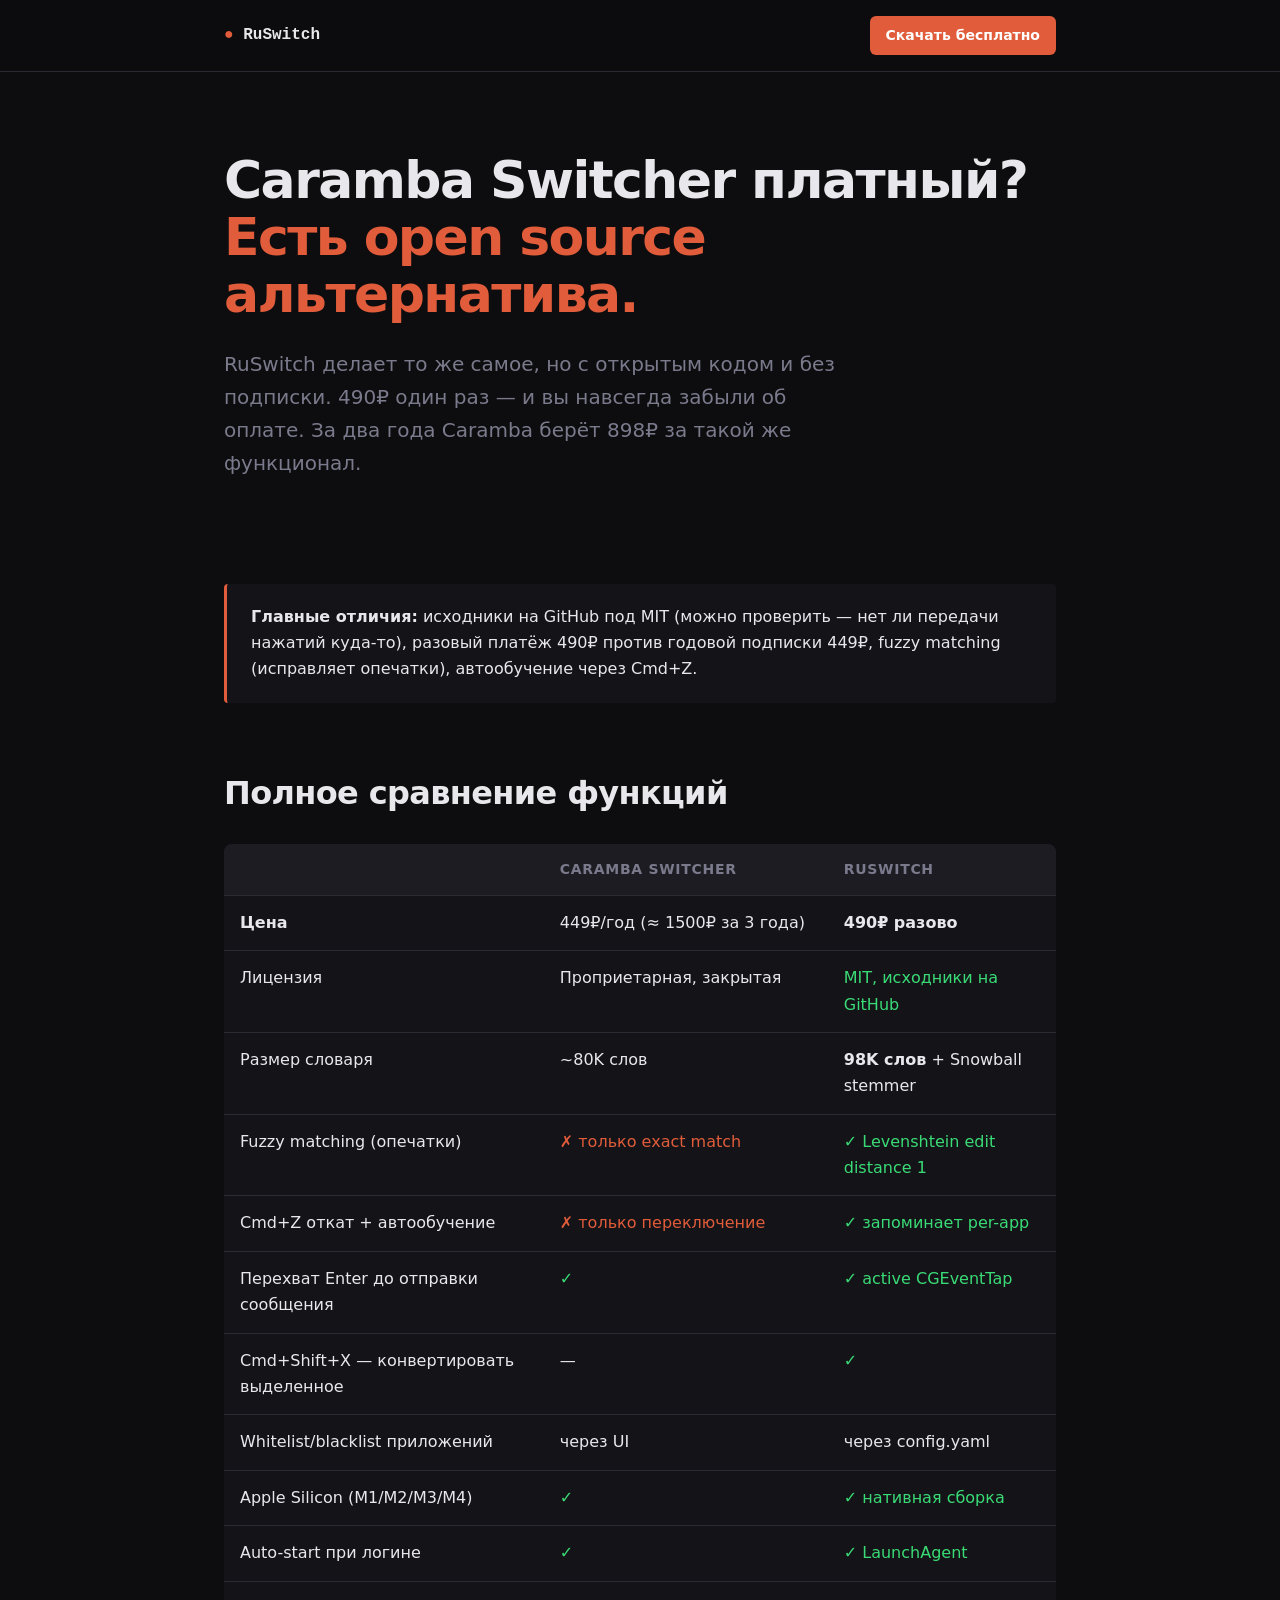
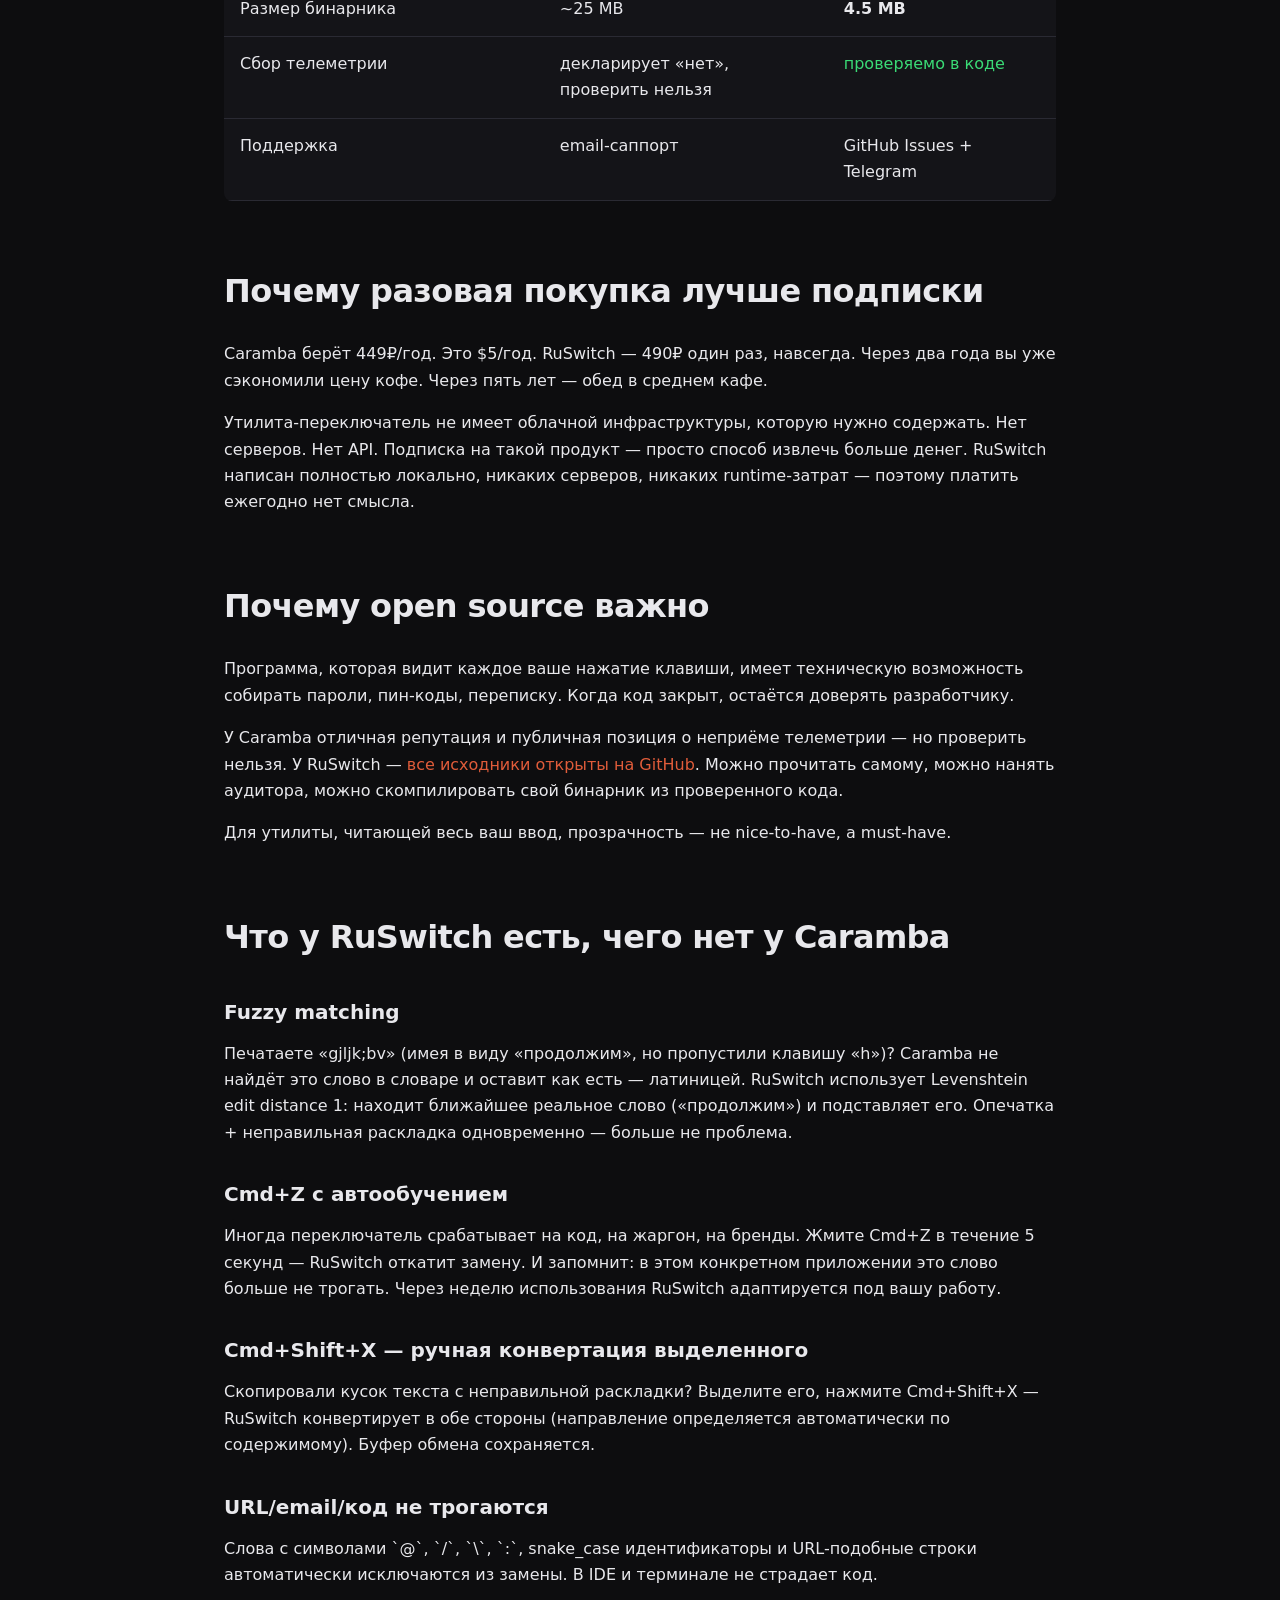
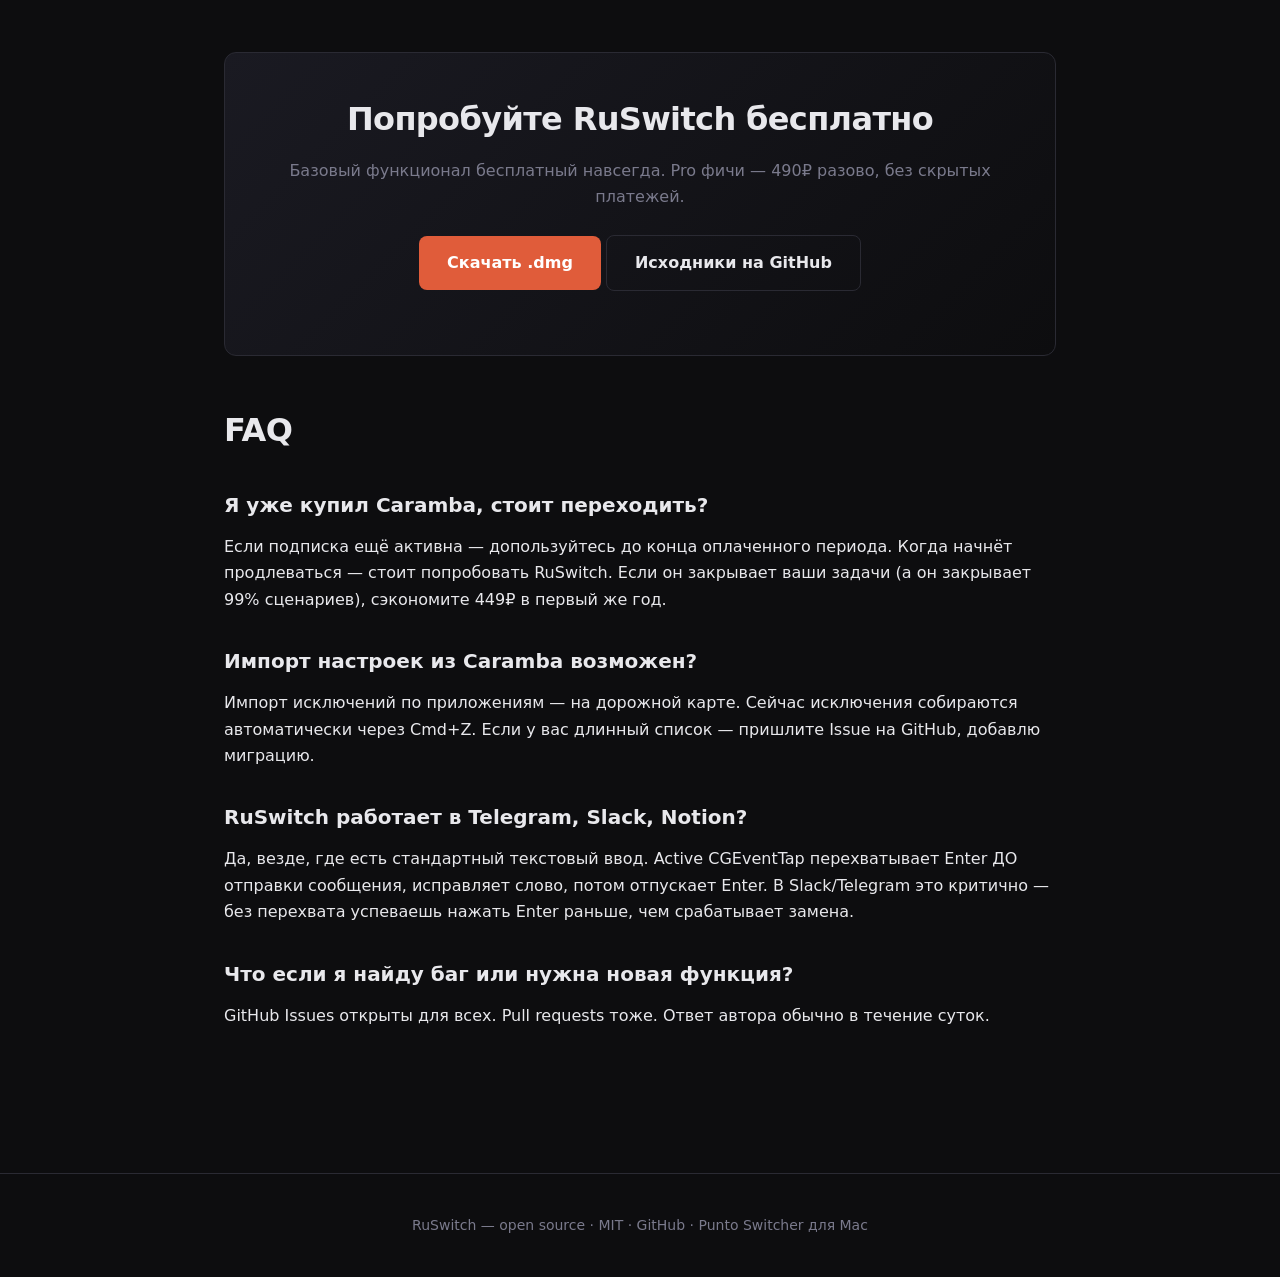
==== site/caramba-alternative.html @ ad55da64 "Add SEO landing pages for Punto Switcher and Caramba alternative searches Targets two open keyword s" ====
<!DOCTYPE html>
<html lang="ru">
<head>
  <meta charset="UTF-8">
  <meta name="viewport" content="width=device-width, initial-scale=1.0">
  <title>RuSwitch vs Caramba Switcher: open source альтернатива без подписки | RuSwitch</title>
  <meta name="description" content="Caramba Switcher — 449₽/год подписка, закрытый код. RuSwitch — 490₽ разово, открытый код на MIT, 98K словарь, fuzzy matching, Cmd+Z откат с обучением.">
  <meta name="keywords" content="caramba switcher альтернатива, caramba альтернатива mac, caramba бесплатно, переключатель раскладки mac">
  <link rel="canonical" href="https://ruswitch.app/caramba-alternative">
  <link rel="stylesheet" href="seo.css">

  <meta property="og:type" content="article">
  <meta property="og:title" content="RuSwitch vs Caramba: open source без подписки">
  <meta property="og:description" content="Заплати один раз, пользуйся вечно. Открытый код на GitHub. Mac-only.">
  <meta property="og:image" content="https://ruswitch.app/docs/demo.gif">
  <meta property="og:url" content="https://ruswitch.app/caramba-alternative">

  <script type="application/ld+json">
  {
    "@context": "https://schema.org",
    "@type": "SoftwareApplication",
    "name": "RuSwitch",
    "applicationCategory": "UtilitiesApplication",
    "operatingSystem": "macOS",
    "description": "Open source автопереключатель раскладки клавиатуры для macOS. Альтернатива Caramba Switcher без подписки.",
    "offers": {
      "@type": "Offer",
      "price": "490",
      "priceCurrency": "RUB",
      "category": "one-time"
    }
  }
  </script>
</head>
<body>

<nav>
  <div class="container">
    <a href="/" class="logo">RuSwitch</a>
    <a href="/#pricing" class="nav-cta">Скачать бесплатно</a>
  </div>
</nav>

<header class="hero">
  <div class="container">
    <h1>Caramba Switcher платный?<br><em>Есть open source альтернатива.</em></h1>
    <p class="lead">
      RuSwitch делает то же самое, но с открытым кодом и без подписки. 490₽ один раз — и вы навсегда забыли об оплате. За два года Caramba берёт 898₽ за такой же функционал.
    </p>
  </div>
</header>

<main>
  <div class="container">

    <section>
      <div class="callout">
        <strong>Главные отличия:</strong>
        исходники на GitHub под MIT (можно проверить — нет ли передачи нажатий куда-то),
        разовый платёж 490₽ против годовой подписки 449₽,
        fuzzy matching (исправляет опечатки), автообучение через Cmd+Z.
      </div>
    </section>

    <section>
      <h2>Полное сравнение функций</h2>
      <table class="compare">
        <thead>
          <tr>
            <th>&nbsp;</th>
            <th>Caramba Switcher</th>
            <th>RuSwitch</th>
          </tr>
        </thead>
        <tbody>
          <tr>
            <td><strong>Цена</strong></td>
            <td>449₽/год (≈ 1500₽ за 3 года)</td>
            <td><strong>490₽ разово</strong></td>
          </tr>
          <tr>
            <td>Лицензия</td>
            <td>Проприетарная, закрытая</td>
            <td class="yes">MIT, исходники на GitHub</td>
          </tr>
          <tr>
            <td>Размер словаря</td>
            <td>~80K слов</td>
            <td><strong>98K слов</strong> + Snowball stemmer</td>
          </tr>
          <tr>
            <td>Fuzzy matching (опечатки)</td>
            <td class="no">✗ только exact match</td>
            <td class="yes">✓ Levenshtein edit distance 1</td>
          </tr>
          <tr>
            <td>Cmd+Z откат + автообучение</td>
            <td class="no">✗ только переключение</td>
            <td class="yes">✓ запоминает per-app</td>
          </tr>
          <tr>
            <td>Перехват Enter до отправки сообщения</td>
            <td class="yes">✓</td>
            <td class="yes">✓ active CGEventTap</td>
          </tr>
          <tr>
            <td>Cmd+Shift+X — конвертировать выделенное</td>
            <td>—</td>
            <td class="yes">✓</td>
          </tr>
          <tr>
            <td>Whitelist/blacklist приложений</td>
            <td>через UI</td>
            <td>через config.yaml</td>
          </tr>
          <tr>
            <td>Apple Silicon (M1/M2/M3/M4)</td>
            <td class="yes">✓</td>
            <td class="yes">✓ нативная сборка</td>
          </tr>
          <tr>
            <td>Auto-start при логине</td>
            <td class="yes">✓</td>
            <td class="yes">✓ LaunchAgent</td>
          </tr>
          <tr>
            <td>Размер бинарника</td>
            <td>~25 MB</td>
            <td><strong>4.5 MB</strong></td>
          </tr>
          <tr>
            <td>Сбор телеметрии</td>
            <td>декларирует «нет», проверить нельзя</td>
            <td class="yes">проверяемо в коде</td>
          </tr>
          <tr>
            <td>Поддержка</td>
            <td>email-саппорт</td>
            <td>GitHub Issues + Telegram</td>
          </tr>
        </tbody>
      </table>
    </section>

    <section>
      <h2>Почему разовая покупка лучше подписки</h2>
      <p>
        Caramba берёт 449₽/год. Это $5/год. RuSwitch — 490₽ один раз, навсегда. Через два года вы уже сэкономили цену кофе. Через пять лет — обед в среднем кафе.
      </p>
      <p>
        Утилита-переключатель не имеет облачной инфраструктуры, которую нужно содержать. Нет серверов. Нет API. Подписка на такой продукт — просто способ извлечь больше денег. RuSwitch написан полностью локально, никаких серверов, никаких runtime-затрат — поэтому платить ежегодно нет смысла.
      </p>
    </section>

    <section>
      <h2>Почему open source важно</h2>
      <p>
        Программа, которая видит каждое ваше нажатие клавиши, имеет техническую возможность собирать пароли, пин-коды, переписку. Когда код закрыт, остаётся доверять разработчику.
      </p>
      <p>
        У Caramba отличная репутация и публичная позиция о неприёме телеметрии — но проверить нельзя. У RuSwitch — <a href="https://github.com/zlopixatel/ruswitch">все исходники открыты на GitHub</a>. Можно прочитать самому, можно нанять аудитора, можно скомпилировать свой бинарник из проверенного кода.
      </p>
      <p>
        Для утилиты, читающей весь ваш ввод, прозрачность — не nice-to-have, а must-have.
      </p>
    </section>

    <section>
      <h2>Что у RuSwitch есть, чего нет у Caramba</h2>
      <h3>Fuzzy matching</h3>
      <p>
        Печатаете «gjljk;bv» (имея в виду «продолжим», но пропустили клавишу «h»)? Caramba не найдёт это слово в словаре и оставит как есть — латиницей. RuSwitch использует Levenshtein edit distance 1: находит ближайшее реальное слово («продолжим») и подставляет его. Опечатка + неправильная раскладка одновременно — больше не проблема.
      </p>

      <h3>Cmd+Z с автообучением</h3>
      <p>
        Иногда переключатель срабатывает на код, на жаргон, на бренды. Жмите Cmd+Z в течение 5 секунд — RuSwitch откатит замену. И запомнит: в этом конкретном приложении это слово больше не трогать. Через неделю использования RuSwitch адаптируется под вашу работу.
      </p>

      <h3>Cmd+Shift+X — ручная конвертация выделенного</h3>
      <p>
        Скопировали кусок текста с неправильной раскладки? Выделите его, нажмите Cmd+Shift+X — RuSwitch конвертирует в обе стороны (направление определяется автоматически по содержимому). Буфер обмена сохраняется.
      </p>

      <h3>URL/email/код не трогаются</h3>
      <p>
        Слова с символами `@`, `/`, `\`, `:`, snake_case идентификаторы и URL-подобные строки автоматически исключаются из замены. В IDE и терминале не страдает код.
      </p>
    </section>

    <div class="cta-block">
      <h2>Попробуйте RuSwitch бесплатно</h2>
      <p>Базовый функционал бесплатный навсегда. Pro фичи — 490₽ разово, без скрытых платежей.</p>
      <p>
        <a href="https://github.com/zlopixatel/ruswitch/releases/latest" class="btn">Скачать .dmg</a>
        <a href="https://github.com/zlopixatel/ruswitch" class="btn btn-secondary">Исходники на GitHub</a>
      </p>
    </div>

    <section>
      <h2>FAQ</h2>
      <h3>Я уже купил Caramba, стоит переходить?</h3>
      <p>Если подписка ещё активна — допользуйтесь до конца оплаченного периода. Когда начнёт продлеваться — стоит попробовать RuSwitch. Если он закрывает ваши задачи (а он закрывает 99% сценариев), сэкономите 449₽ в первый же год.</p>

      <h3>Импорт настроек из Caramba возможен?</h3>
      <p>Импорт исключений по приложениям — на дорожной карте. Сейчас исключения собираются автоматически через Cmd+Z. Если у вас длинный список — пришлите Issue на GitHub, добавлю миграцию.</p>

      <h3>RuSwitch работает в Telegram, Slack, Notion?</h3>
      <p>Да, везде, где есть стандартный текстовый ввод. Active CGEventTap перехватывает Enter ДО отправки сообщения, исправляет слово, потом отпускает Enter. В Slack/Telegram это критично — без перехвата успеваешь нажать Enter раньше, чем срабатывает замена.</p>

      <h3>Что если я найду баг или нужна новая функция?</h3>
      <p>GitHub Issues открыты для всех. Pull requests тоже. Ответ автора обычно в течение суток.</p>
    </section>

  </div>
</main>

<footer>
  <div class="container">
    <p>RuSwitch — open source · MIT · <a href="https://github.com/zlopixatel/ruswitch">GitHub</a> · <a href="punto-switcher-dlya-mac.html">Punto Switcher для Mac</a></p>
  </div>
</footer>

</body>
</html>
---- site/seo.css ----
/* Shared styles for SEO landing pages — keeps them visually consistent
   with index.html without bundling its 1600 lines of animations. */

*, *::before, *::after { box-sizing: border-box; margin: 0; padding: 0; }

:root {
  --bg:        #0d0d0f;
  --surface:   #141418;
  --surface2:  #1c1c22;
  --border:    #2a2a33;
  --text:      #e8e8ec;
  --muted:     #7a7a8c;
  --accent:    #e05c3a;
  --green:     #3adb76;
  --mono:      "JetBrains Mono", "Fira Code", "Courier New", monospace;
  --sans:      "Onest", "Golos Text", system-ui, -apple-system, sans-serif;
}

html { scroll-behavior: smooth; }

body {
  font-family: var(--sans);
  background: var(--bg);
  color: var(--text);
  line-height: 1.65;
  -webkit-font-smoothing: antialiased;
}

a { color: var(--accent); text-decoration: none; }
a:hover { text-decoration: underline; }
em { color: var(--accent); font-style: normal; }

.container { max-width: 880px; margin: 0 auto; padding: 0 24px; }
.mono { font-family: var(--mono); }
.muted { color: var(--muted); }

nav {
  position: sticky; top: 0; z-index: 10;
  background: rgba(13, 13, 15, 0.85);
  backdrop-filter: blur(12px);
  border-bottom: 1px solid var(--border);
  padding: 16px 0;
}
nav .container { display: flex; align-items: center; justify-content: space-between; }
nav .logo { font-family: var(--mono); font-weight: 700; color: var(--text); }
nav .logo::before { content: "● "; color: var(--accent); }
nav .nav-cta {
  background: var(--accent); color: #fff; padding: 8px 16px;
  border-radius: 6px; font-size: 14px; font-weight: 600;
}
nav .nav-cta:hover { background: #f07c5a; text-decoration: none; }

header.hero { padding: 80px 0 40px; }
header.hero h1 {
  font-size: clamp(32px, 5vw, 52px);
  letter-spacing: -0.03em;
  line-height: 1.1;
  margin-bottom: 24px;
}
header.hero .lead {
  font-size: 20px;
  color: var(--muted);
  max-width: 640px;
}

main { padding: 40px 0 80px; }
main section { margin-bottom: 64px; }
main h2 {
  font-size: clamp(24px, 3vw, 32px);
  letter-spacing: -0.02em;
  margin-bottom: 24px;
}
main h3 {
  font-size: 20px;
  margin: 32px 0 12px;
  color: var(--text);
}
main p { margin-bottom: 16px; color: var(--text); }
main ul { padding-left: 24px; margin-bottom: 16px; }
main li { margin-bottom: 8px; color: var(--text); }

.btn {
  display: inline-block;
  background: var(--accent);
  color: #fff;
  padding: 14px 28px;
  border-radius: 8px;
  font-weight: 600;
  font-size: 16px;
  border: 0;
}
.btn:hover { background: #f07c5a; text-decoration: none; }
.btn-secondary {
  background: transparent;
  color: var(--text);
  border: 1px solid var(--border);
}
.btn-secondary:hover { border-color: var(--muted); background: var(--surface); }

.callout {
  background: var(--surface);
  border-left: 3px solid var(--accent);
  padding: 20px 24px;
  margin: 24px 0;
  border-radius: 4px;
}

table.compare {
  width: 100%;
  border-collapse: collapse;
  margin: 24px 0;
  background: var(--surface);
  border-radius: 8px;
  overflow: hidden;
}
table.compare th, table.compare td {
  padding: 14px 16px;
  text-align: left;
  border-bottom: 1px solid var(--border);
  vertical-align: top;
}
table.compare th {
  background: var(--surface2);
  font-weight: 600;
  font-size: 14px;
  text-transform: uppercase;
  letter-spacing: 0.05em;
  color: var(--muted);
}
table.compare td:first-child { font-weight: 500; }
table.compare .yes { color: var(--green); }
table.compare .no { color: var(--accent); }

footer {
  padding: 40px 0;
  border-top: 1px solid var(--border);
  color: var(--muted);
  font-size: 14px;
  text-align: center;
}
footer a { color: var(--muted); }
footer a:hover { color: var(--text); }

.cta-block {
  background: linear-gradient(135deg, #1a1a22, #0d0d0f);
  border: 1px solid var(--border);
  border-radius: 12px;
  padding: 40px;
  margin: 48px 0;
  text-align: center;
}
.cta-block h2 { margin-bottom: 12px; }
.cta-block p { color: var(--muted); margin-bottom: 24px; }
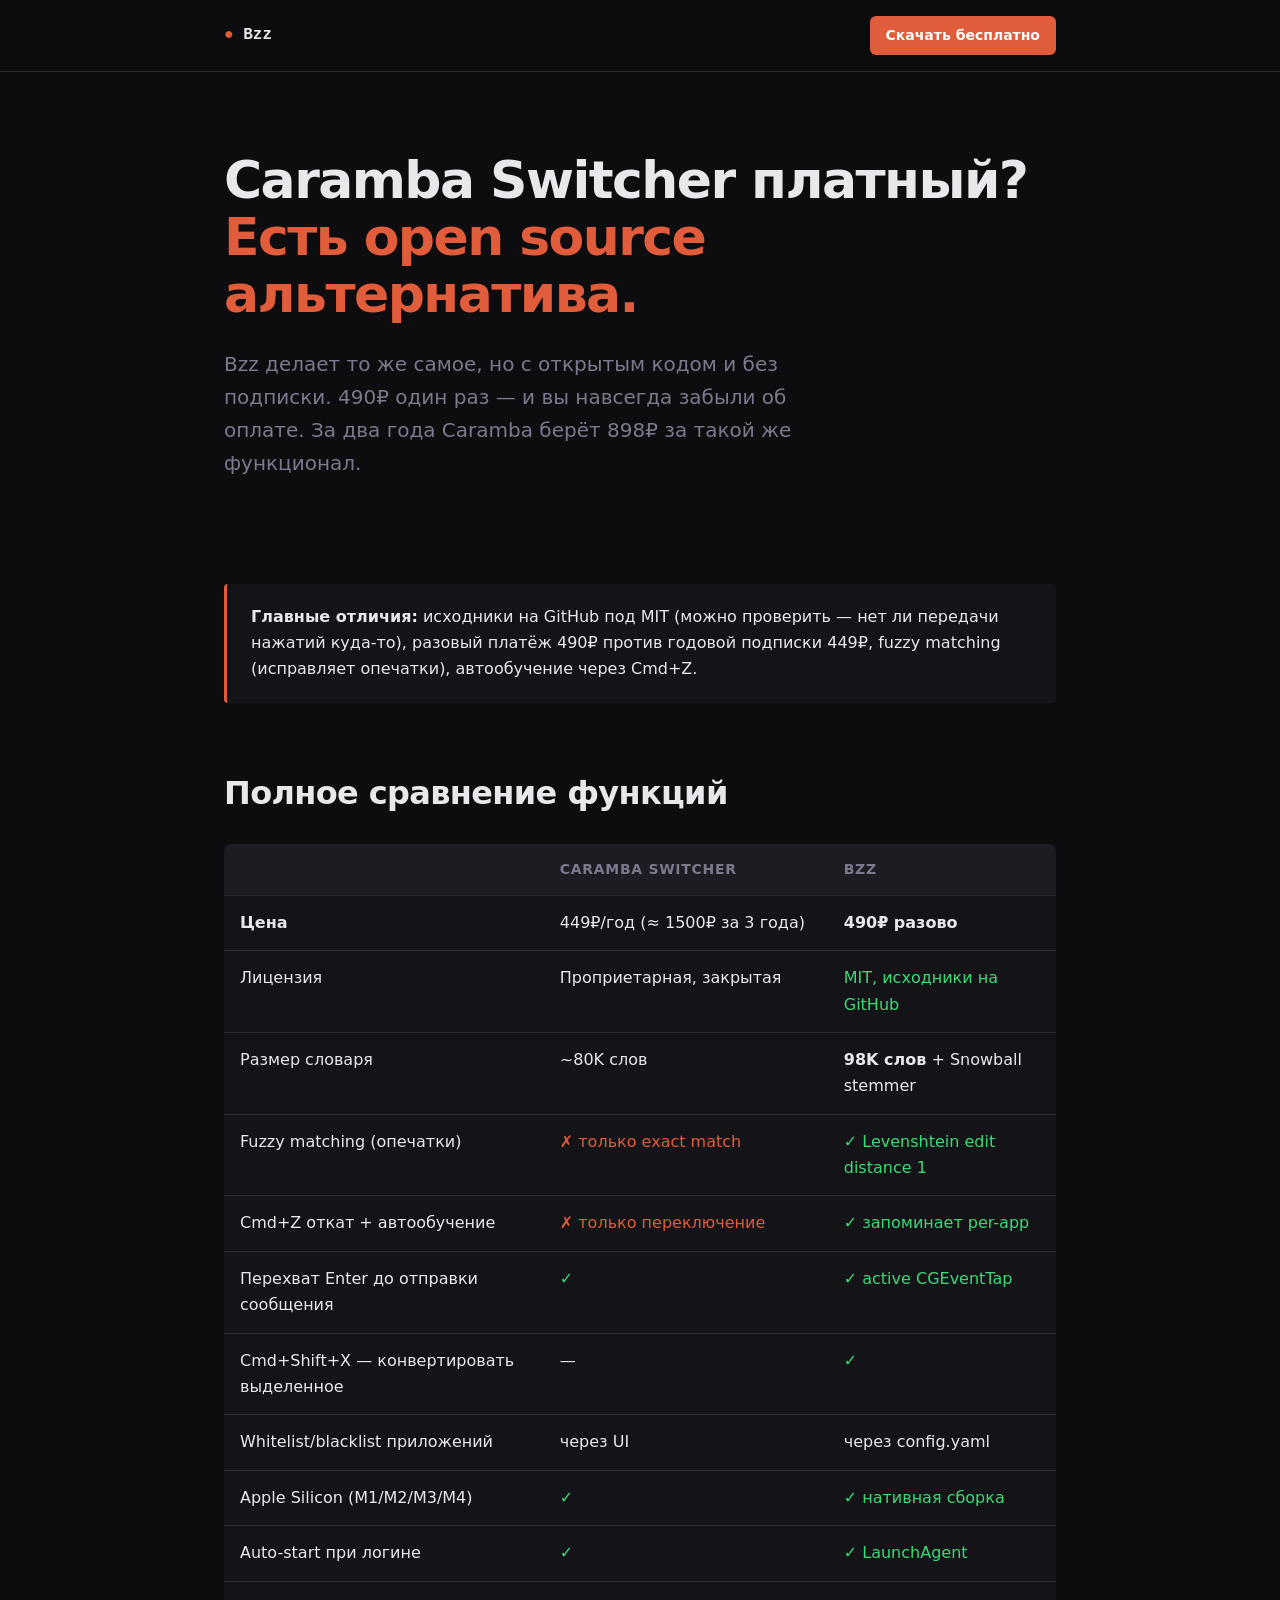
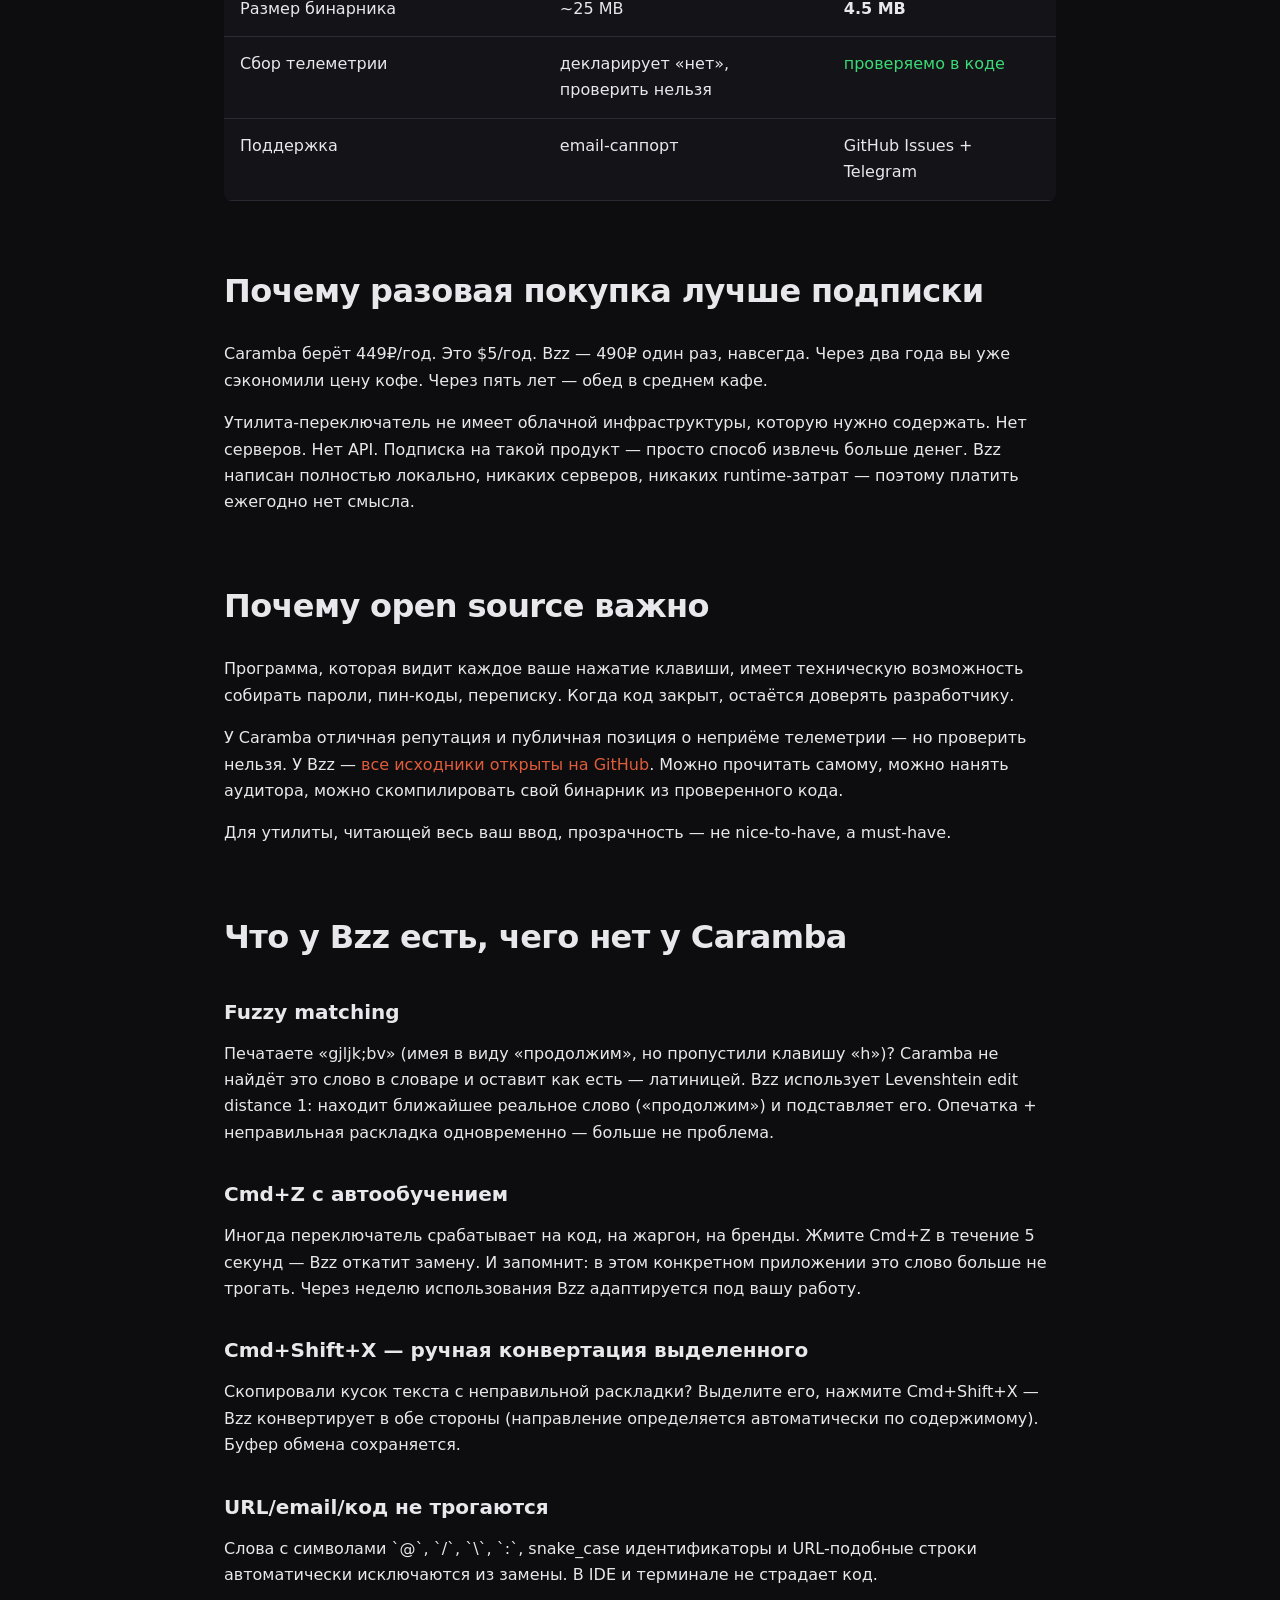
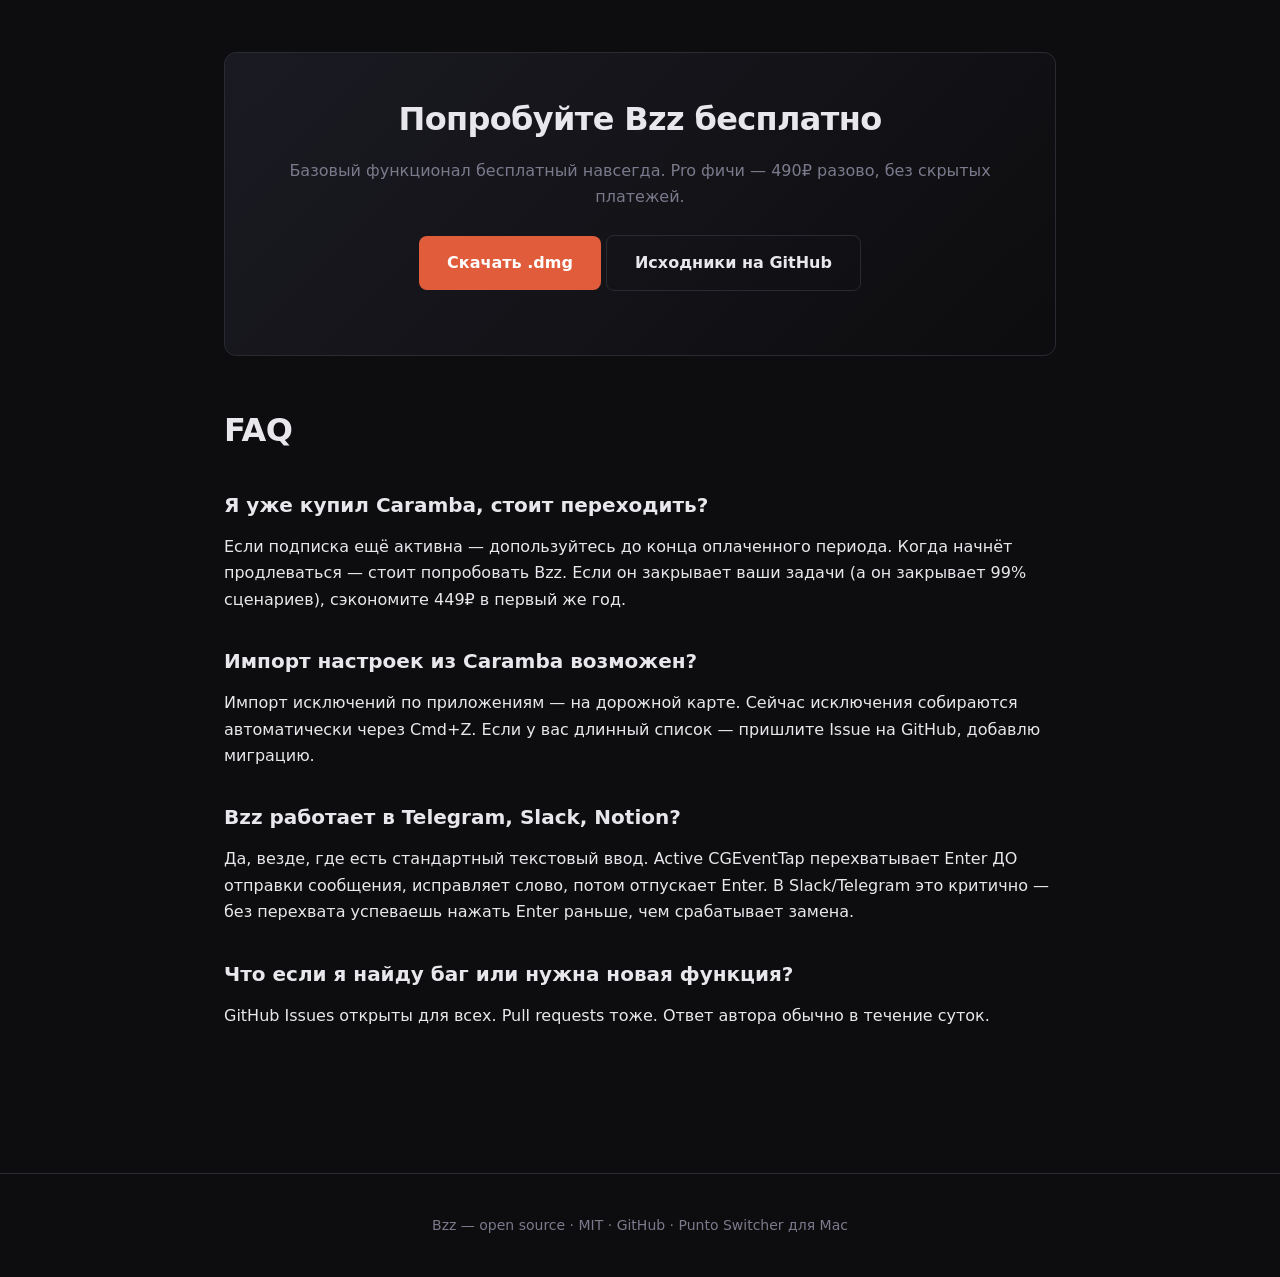
==== commit 3d1e26f9: "Rename project: RuSwitch → Bzz The original RuSwitch name tied the product to Russian. Architectural" ====
--- a/site/caramba-alternative.html
+++ b/site/caramba-alternative.html
@@ -3,23 +3,23 @@
 <head>
   <meta charset="UTF-8">
   <meta name="viewport" content="width=device-width, initial-scale=1.0">
-  <title>RuSwitch vs Caramba Switcher: open source альтернатива без подписки | RuSwitch</title>
-  <meta name="description" content="Caramba Switcher — 449₽/год подписка, закрытый код. RuSwitch — 490₽ разово, открытый код на MIT, 98K словарь, fuzzy matching, Cmd+Z откат с обучением.">
+  <title>Bzz vs Caramba Switcher: open source альтернатива без подписки | Bzz</title>
+  <meta name="description" content="Caramba Switcher — 449₽/год подписка, закрытый код. Bzz — 490₽ разово, открытый код на MIT, 98K словарь, fuzzy matching, Cmd+Z откат с обучением.">
   <meta name="keywords" content="caramba switcher альтернатива, caramba альтернатива mac, caramba бесплатно, переключатель раскладки mac">
-  <link rel="canonical" href="https://ruswitch.app/caramba-alternative">
+  <link rel="canonical" href="https://bzz.app/caramba-alternative">
   <link rel="stylesheet" href="seo.css">
 
   <meta property="og:type" content="article">
-  <meta property="og:title" content="RuSwitch vs Caramba: open source без подписки">
+  <meta property="og:title" content="Bzz vs Caramba: open source без подписки">
   <meta property="og:description" content="Заплати один раз, пользуйся вечно. Открытый код на GitHub. Mac-only.">
-  <meta property="og:image" content="https://ruswitch.app/docs/demo.gif">
-  <meta property="og:url" content="https://ruswitch.app/caramba-alternative">
+  <meta property="og:image" content="https://bzz.app/docs/demo.gif">
+  <meta property="og:url" content="https://bzz.app/caramba-alternative">
 
   <script type="application/ld+json">
   {
     "@context": "https://schema.org",
     "@type": "SoftwareApplication",
-    "name": "RuSwitch",
+    "name": "Bzz",
     "applicationCategory": "UtilitiesApplication",
     "operatingSystem": "macOS",
     "description": "Open source автопереключатель раскладки клавиатуры для macOS. Альтернатива Caramba Switcher без подписки.",
@@ -36,7 +36,7 @@
 
 <nav>
   <div class="container">
-    <a href="/" class="logo">RuSwitch</a>
+    <a href="/" class="logo">Bzz</a>
     <a href="/#pricing" class="nav-cta">Скачать бесплатно</a>
   </div>
 </nav>
@@ -45,7 +45,7 @@
   <div class="container">
     <h1>Caramba Switcher платный?<br><em>Есть open source альтернатива.</em></h1>
     <p class="lead">
-      RuSwitch делает то же самое, но с открытым кодом и без подписки. 490₽ один раз — и вы навсегда забыли об оплате. За два года Caramba берёт 898₽ за такой же функционал.
+      Bzz делает то же самое, но с открытым кодом и без подписки. 490₽ один раз — и вы навсегда забыли об оплате. За два года Caramba берёт 898₽ за такой же функционал.
     </p>
   </div>
 </header>
@@ -69,7 +69,7 @@
           <tr>
             <th>&nbsp;</th>
             <th>Caramba Switcher</th>
-            <th>RuSwitch</th>
+            <th>Bzz</th>
           </tr>
         </thead>
         <tbody>
@@ -145,10 +145,10 @@
     <section>
       <h2>Почему разовая покупка лучше подписки</h2>
       <p>
-        Caramba берёт 449₽/год. Это $5/год. RuSwitch — 490₽ один раз, навсегда. Через два года вы уже сэкономили цену кофе. Через пять лет — обед в среднем кафе.
-      </p>
-      <p>
-        Утилита-переключатель не имеет облачной инфраструктуры, которую нужно содержать. Нет серверов. Нет API. Подписка на такой продукт — просто способ извлечь больше денег. RuSwitch написан полностью локально, никаких серверов, никаких runtime-затрат — поэтому платить ежегодно нет смысла.
+        Caramba берёт 449₽/год. Это $5/год. Bzz — 490₽ один раз, навсегда. Через два года вы уже сэкономили цену кофе. Через пять лет — обед в среднем кафе.
+      </p>
+      <p>
+        Утилита-переключатель не имеет облачной инфраструктуры, которую нужно содержать. Нет серверов. Нет API. Подписка на такой продукт — просто способ извлечь больше денег. Bzz написан полностью локально, никаких серверов, никаких runtime-затрат — поэтому платить ежегодно нет смысла.
       </p>
     </section>
 
@@ -158,7 +158,7 @@
         Программа, которая видит каждое ваше нажатие клавиши, имеет техническую возможность собирать пароли, пин-коды, переписку. Когда код закрыт, остаётся доверять разработчику.
       </p>
       <p>
-        У Caramba отличная репутация и публичная позиция о неприёме телеметрии — но проверить нельзя. У RuSwitch — <a href="https://github.com/zlopixatel/ruswitch">все исходники открыты на GitHub</a>. Можно прочитать самому, можно нанять аудитора, можно скомпилировать свой бинарник из проверенного кода.
+        У Caramba отличная репутация и публичная позиция о неприёме телеметрии — но проверить нельзя. У Bzz — <a href="https://github.com/zlopixatel/bzz">все исходники открыты на GitHub</a>. Можно прочитать самому, можно нанять аудитора, можно скомпилировать свой бинарник из проверенного кода.
       </p>
       <p>
         Для утилиты, читающей весь ваш ввод, прозрачность — не nice-to-have, а must-have.
@@ -166,20 +166,20 @@
     </section>
 
     <section>
-      <h2>Что у RuSwitch есть, чего нет у Caramba</h2>
+      <h2>Что у Bzz есть, чего нет у Caramba</h2>
       <h3>Fuzzy matching</h3>
       <p>
-        Печатаете «gjljk;bv» (имея в виду «продолжим», но пропустили клавишу «h»)? Caramba не найдёт это слово в словаре и оставит как есть — латиницей. RuSwitch использует Levenshtein edit distance 1: находит ближайшее реальное слово («продолжим») и подставляет его. Опечатка + неправильная раскладка одновременно — больше не проблема.
+        Печатаете «gjljk;bv» (имея в виду «продолжим», но пропустили клавишу «h»)? Caramba не найдёт это слово в словаре и оставит как есть — латиницей. Bzz использует Levenshtein edit distance 1: находит ближайшее реальное слово («продолжим») и подставляет его. Опечатка + неправильная раскладка одновременно — больше не проблема.
       </p>
 
       <h3>Cmd+Z с автообучением</h3>
       <p>
-        Иногда переключатель срабатывает на код, на жаргон, на бренды. Жмите Cmd+Z в течение 5 секунд — RuSwitch откатит замену. И запомнит: в этом конкретном приложении это слово больше не трогать. Через неделю использования RuSwitch адаптируется под вашу работу.
+        Иногда переключатель срабатывает на код, на жаргон, на бренды. Жмите Cmd+Z в течение 5 секунд — Bzz откатит замену. И запомнит: в этом конкретном приложении это слово больше не трогать. Через неделю использования Bzz адаптируется под вашу работу.
       </p>
 
       <h3>Cmd+Shift+X — ручная конвертация выделенного</h3>
       <p>
-        Скопировали кусок текста с неправильной раскладки? Выделите его, нажмите Cmd+Shift+X — RuSwitch конвертирует в обе стороны (направление определяется автоматически по содержимому). Буфер обмена сохраняется.
+        Скопировали кусок текста с неправильной раскладки? Выделите его, нажмите Cmd+Shift+X — Bzz конвертирует в обе стороны (направление определяется автоматически по содержимому). Буфер обмена сохраняется.
       </p>
 
       <h3>URL/email/код не трогаются</h3>
@@ -189,23 +189,23 @@
     </section>
 
     <div class="cta-block">
-      <h2>Попробуйте RuSwitch бесплатно</h2>
+      <h2>Попробуйте Bzz бесплатно</h2>
       <p>Базовый функционал бесплатный навсегда. Pro фичи — 490₽ разово, без скрытых платежей.</p>
       <p>
-        <a href="https://github.com/zlopixatel/ruswitch/releases/latest" class="btn">Скачать .dmg</a>
-        <a href="https://github.com/zlopixatel/ruswitch" class="btn btn-secondary">Исходники на GitHub</a>
+        <a href="https://github.com/zlopixatel/bzz/releases/latest" class="btn">Скачать .dmg</a>
+        <a href="https://github.com/zlopixatel/bzz" class="btn btn-secondary">Исходники на GitHub</a>
       </p>
     </div>
 
     <section>
       <h2>FAQ</h2>
       <h3>Я уже купил Caramba, стоит переходить?</h3>
-      <p>Если подписка ещё активна — допользуйтесь до конца оплаченного периода. Когда начнёт продлеваться — стоит попробовать RuSwitch. Если он закрывает ваши задачи (а он закрывает 99% сценариев), сэкономите 449₽ в первый же год.</p>
+      <p>Если подписка ещё активна — допользуйтесь до конца оплаченного периода. Когда начнёт продлеваться — стоит попробовать Bzz. Если он закрывает ваши задачи (а он закрывает 99% сценариев), сэкономите 449₽ в первый же год.</p>
 
       <h3>Импорт настроек из Caramba возможен?</h3>
       <p>Импорт исключений по приложениям — на дорожной карте. Сейчас исключения собираются автоматически через Cmd+Z. Если у вас длинный список — пришлите Issue на GitHub, добавлю миграцию.</p>
 
-      <h3>RuSwitch работает в Telegram, Slack, Notion?</h3>
+      <h3>Bzz работает в Telegram, Slack, Notion?</h3>
       <p>Да, везде, где есть стандартный текстовый ввод. Active CGEventTap перехватывает Enter ДО отправки сообщения, исправляет слово, потом отпускает Enter. В Slack/Telegram это критично — без перехвата успеваешь нажать Enter раньше, чем срабатывает замена.</p>
 
       <h3>Что если я найду баг или нужна новая функция?</h3>
@@ -217,7 +217,7 @@
 
 <footer>
   <div class="container">
-    <p>RuSwitch — open source · MIT · <a href="https://github.com/zlopixatel/ruswitch">GitHub</a> · <a href="punto-switcher-dlya-mac.html">Punto Switcher для Mac</a></p>
+    <p>Bzz — open source · MIT · <a href="https://github.com/zlopixatel/bzz">GitHub</a> · <a href="punto-switcher-dlya-mac.html">Punto Switcher для Mac</a></p>
   </div>
 </footer>
 
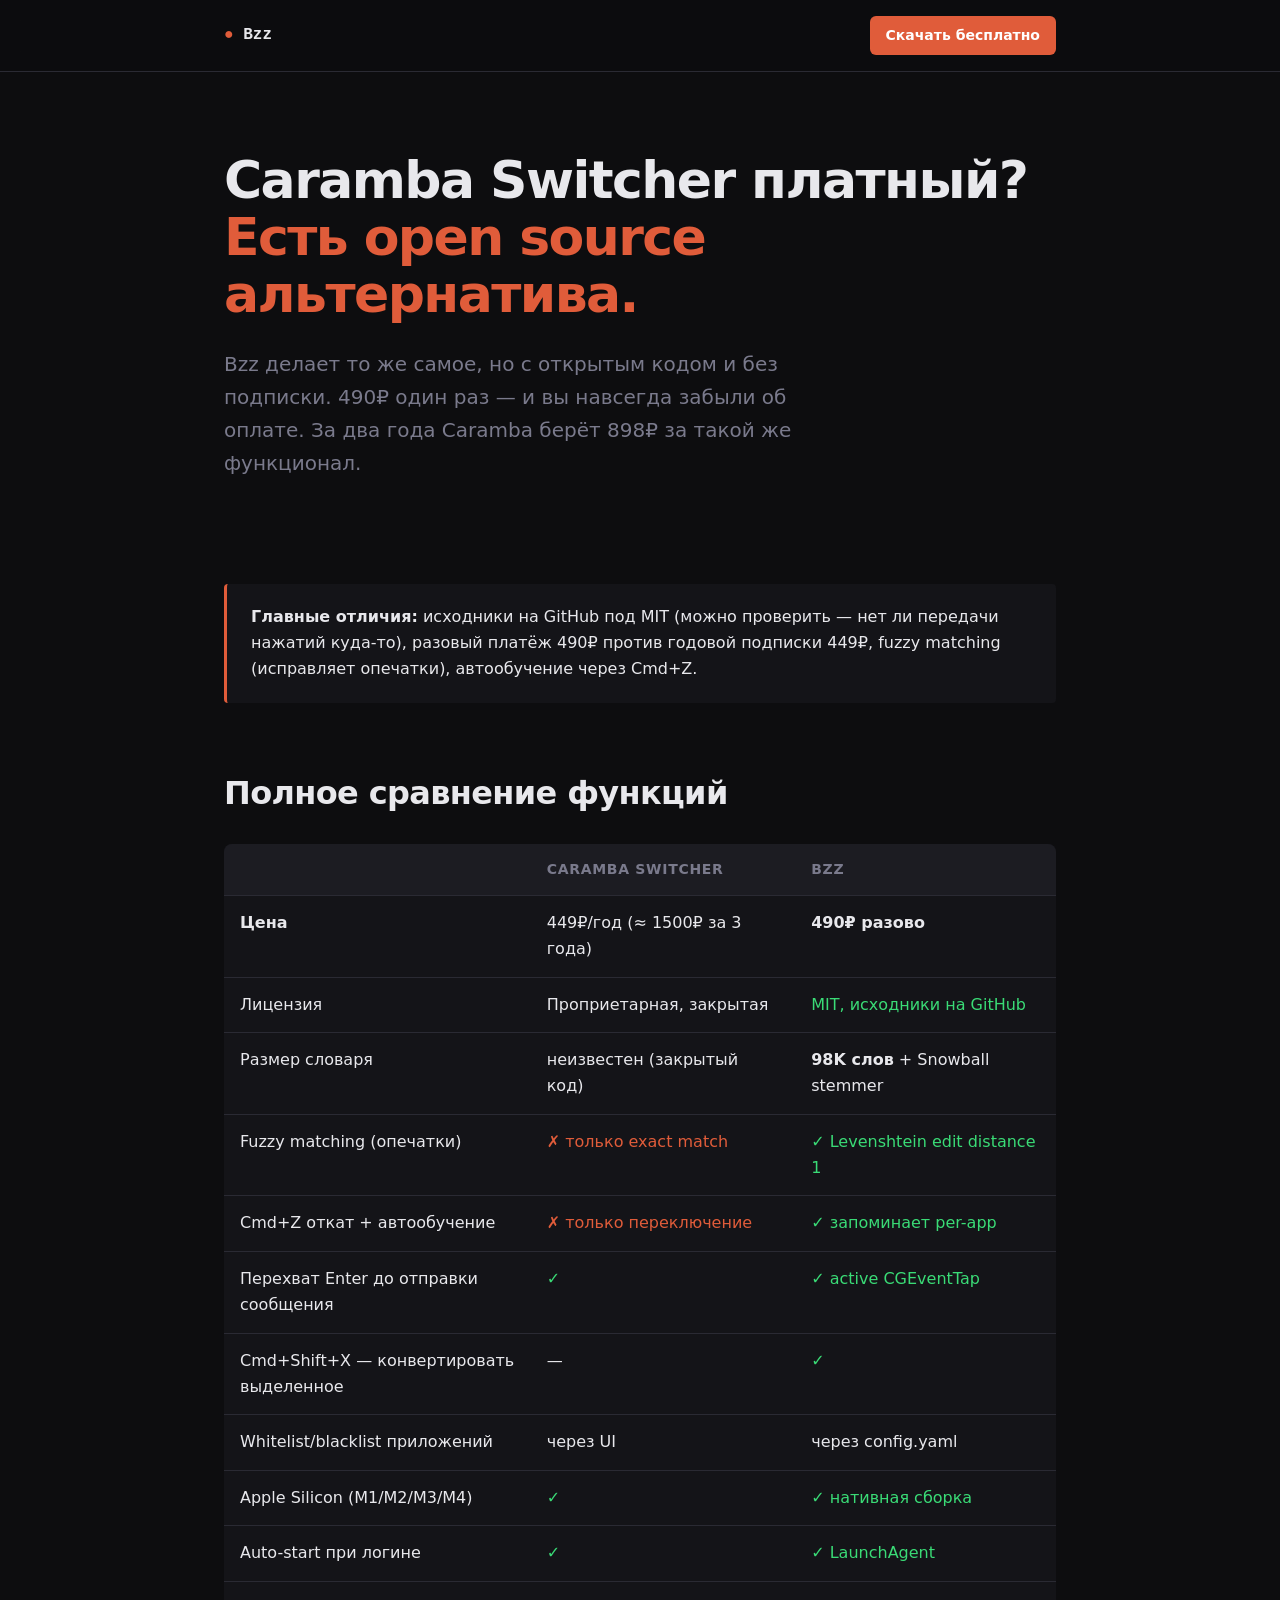
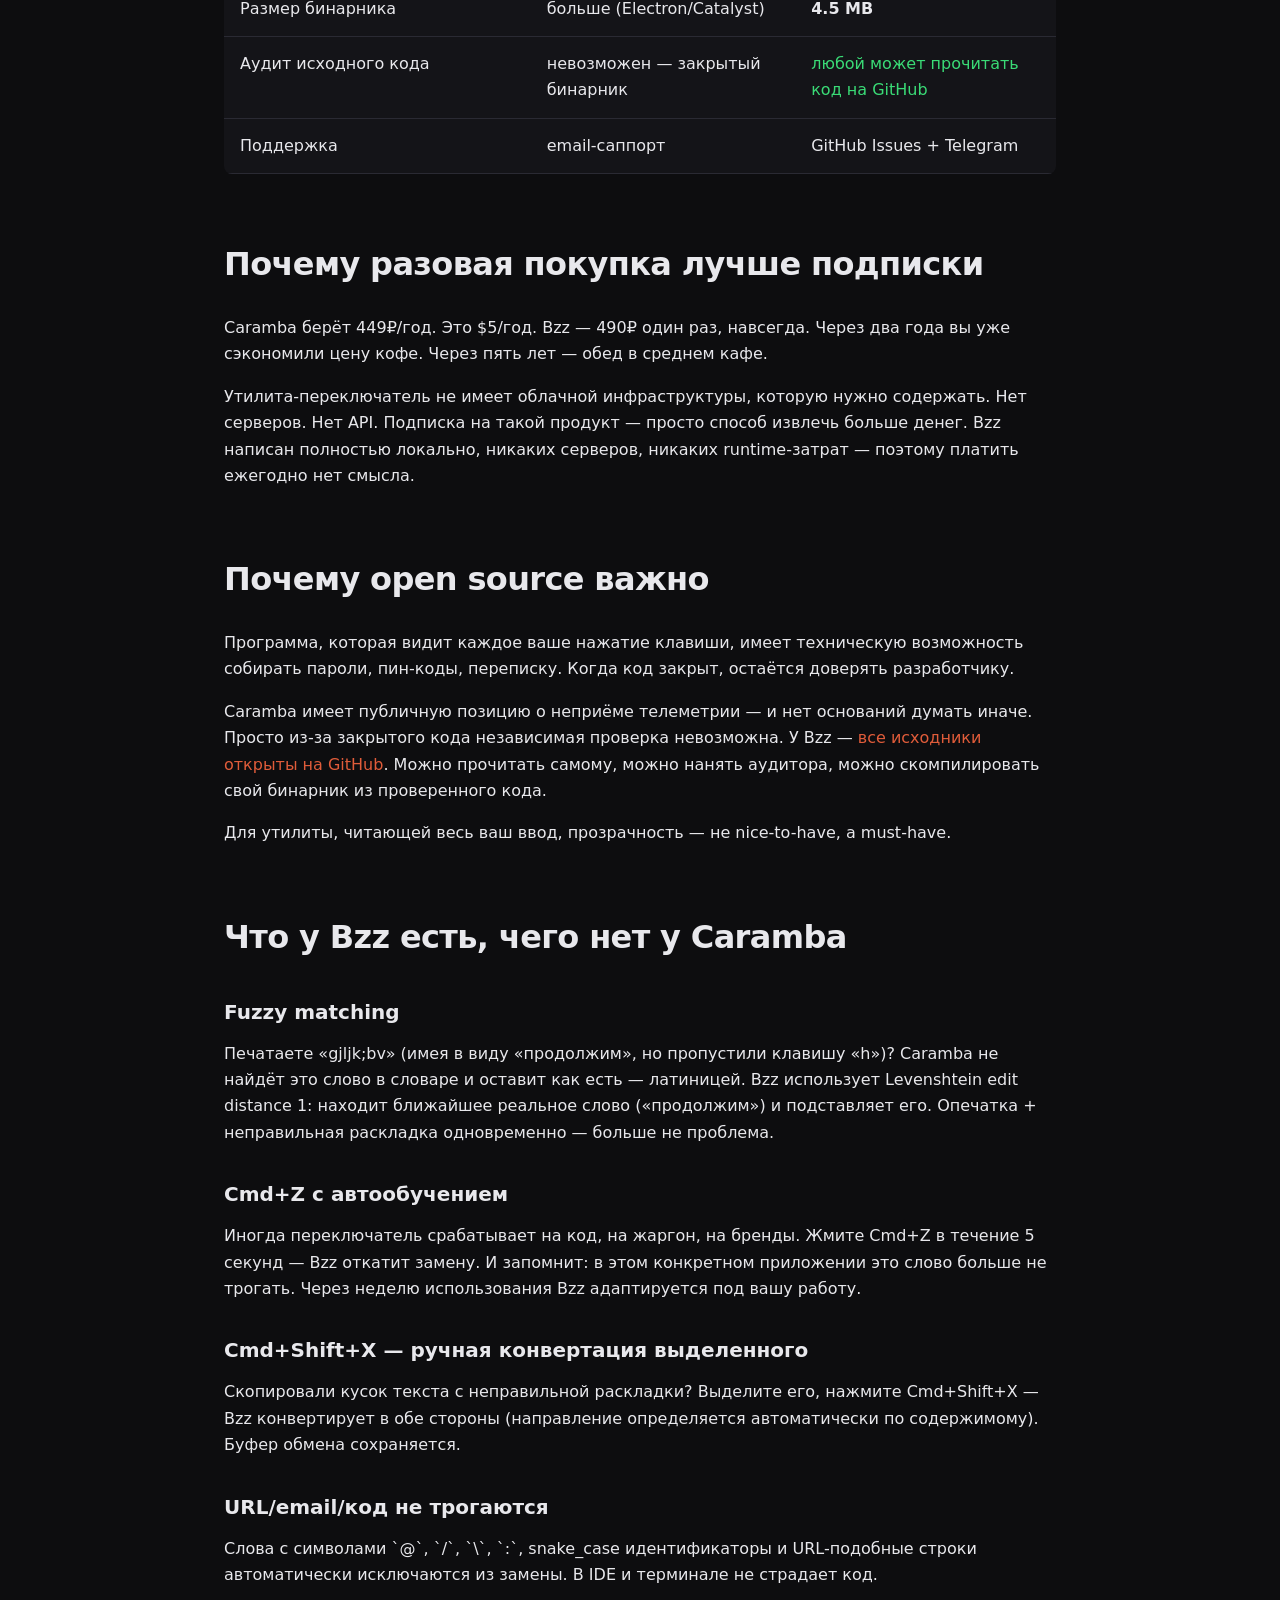
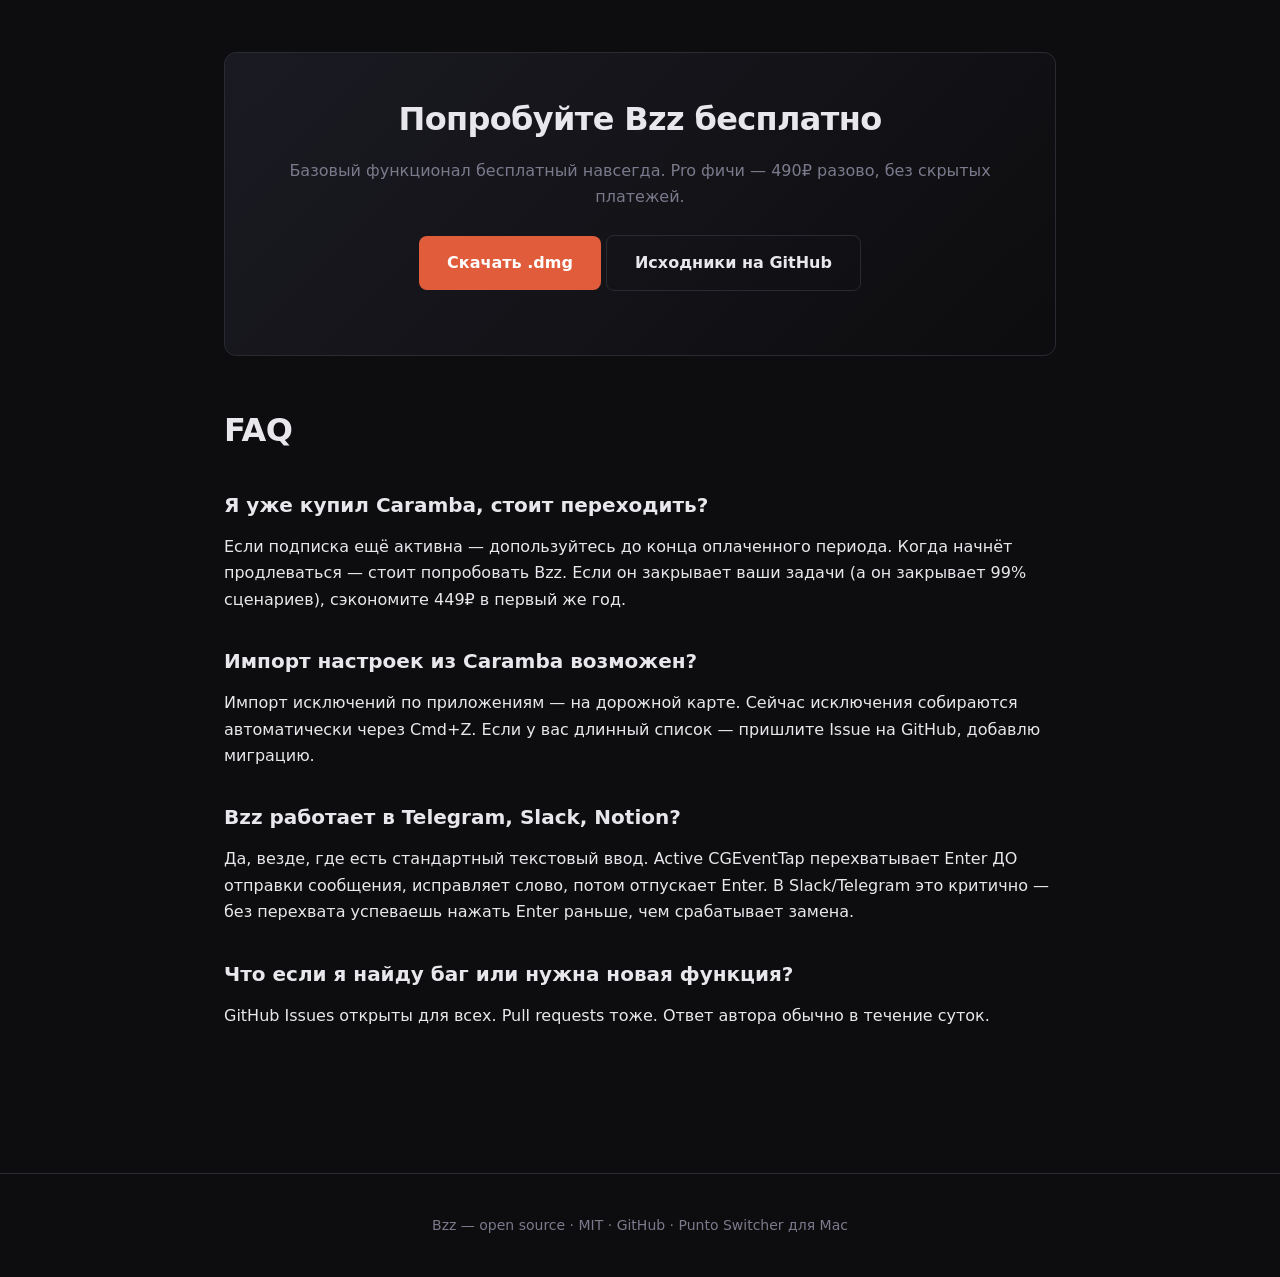
==== commit e9d6e4cd: "v0.3.0 prep: fix launch blockers from full review Reviewer surfaced 13 P0/P1 issues across code, mar" ====
--- a/site/caramba-alternative.html
+++ b/site/caramba-alternative.html
@@ -6,14 +6,14 @@
   <title>Bzz vs Caramba Switcher: open source альтернатива без подписки | Bzz</title>
   <meta name="description" content="Caramba Switcher — 449₽/год подписка, закрытый код. Bzz — 490₽ разово, открытый код на MIT, 98K словарь, fuzzy matching, Cmd+Z откат с обучением.">
   <meta name="keywords" content="caramba switcher альтернатива, caramba альтернатива mac, caramba бесплатно, переключатель раскладки mac">
-  <link rel="canonical" href="https://bzz.app/caramba-alternative">
+  <link rel="canonical" href="https://zlopixatel.github.io/bzz/caramba-alternative.html">
   <link rel="stylesheet" href="seo.css">
 
   <meta property="og:type" content="article">
   <meta property="og:title" content="Bzz vs Caramba: open source без подписки">
   <meta property="og:description" content="Заплати один раз, пользуйся вечно. Открытый код на GitHub. Mac-only.">
-  <meta property="og:image" content="https://bzz.app/docs/demo.gif">
-  <meta property="og:url" content="https://bzz.app/caramba-alternative">
+  <meta property="og:image" content="https://zlopixatel.github.io/bzz/docs/demo.gif">
+  <meta property="og:url" content="https://zlopixatel.github.io/bzz/caramba-alternative.html">
 
   <script type="application/ld+json">
   {
@@ -85,7 +85,7 @@
           </tr>
           <tr>
             <td>Размер словаря</td>
-            <td>~80K слов</td>
+            <td>неизвестен (закрытый код)</td>
             <td><strong>98K слов</strong> + Snowball stemmer</td>
           </tr>
           <tr>
@@ -125,13 +125,13 @@
           </tr>
           <tr>
             <td>Размер бинарника</td>
-            <td>~25 MB</td>
+            <td>больше (Electron/Catalyst)</td>
             <td><strong>4.5 MB</strong></td>
           </tr>
           <tr>
-            <td>Сбор телеметрии</td>
-            <td>декларирует «нет», проверить нельзя</td>
-            <td class="yes">проверяемо в коде</td>
+            <td>Аудит исходного кода</td>
+            <td>невозможен — закрытый бинарник</td>
+            <td class="yes">любой может прочитать код на GitHub</td>
           </tr>
           <tr>
             <td>Поддержка</td>
@@ -158,7 +158,7 @@
         Программа, которая видит каждое ваше нажатие клавиши, имеет техническую возможность собирать пароли, пин-коды, переписку. Когда код закрыт, остаётся доверять разработчику.
       </p>
       <p>
-        У Caramba отличная репутация и публичная позиция о неприёме телеметрии — но проверить нельзя. У Bzz — <a href="https://github.com/zlopixatel/bzz">все исходники открыты на GitHub</a>. Можно прочитать самому, можно нанять аудитора, можно скомпилировать свой бинарник из проверенного кода.
+        Caramba имеет публичную позицию о неприёме телеметрии — и нет оснований думать иначе. Просто из-за закрытого кода независимая проверка невозможна. У Bzz — <a href="https://github.com/zlopixatel/bzz">все исходники открыты на GitHub</a>. Можно прочитать самому, можно нанять аудитора, можно скомпилировать свой бинарник из проверенного кода.
       </p>
       <p>
         Для утилиты, читающей весь ваш ввод, прозрачность — не nice-to-have, а must-have.
